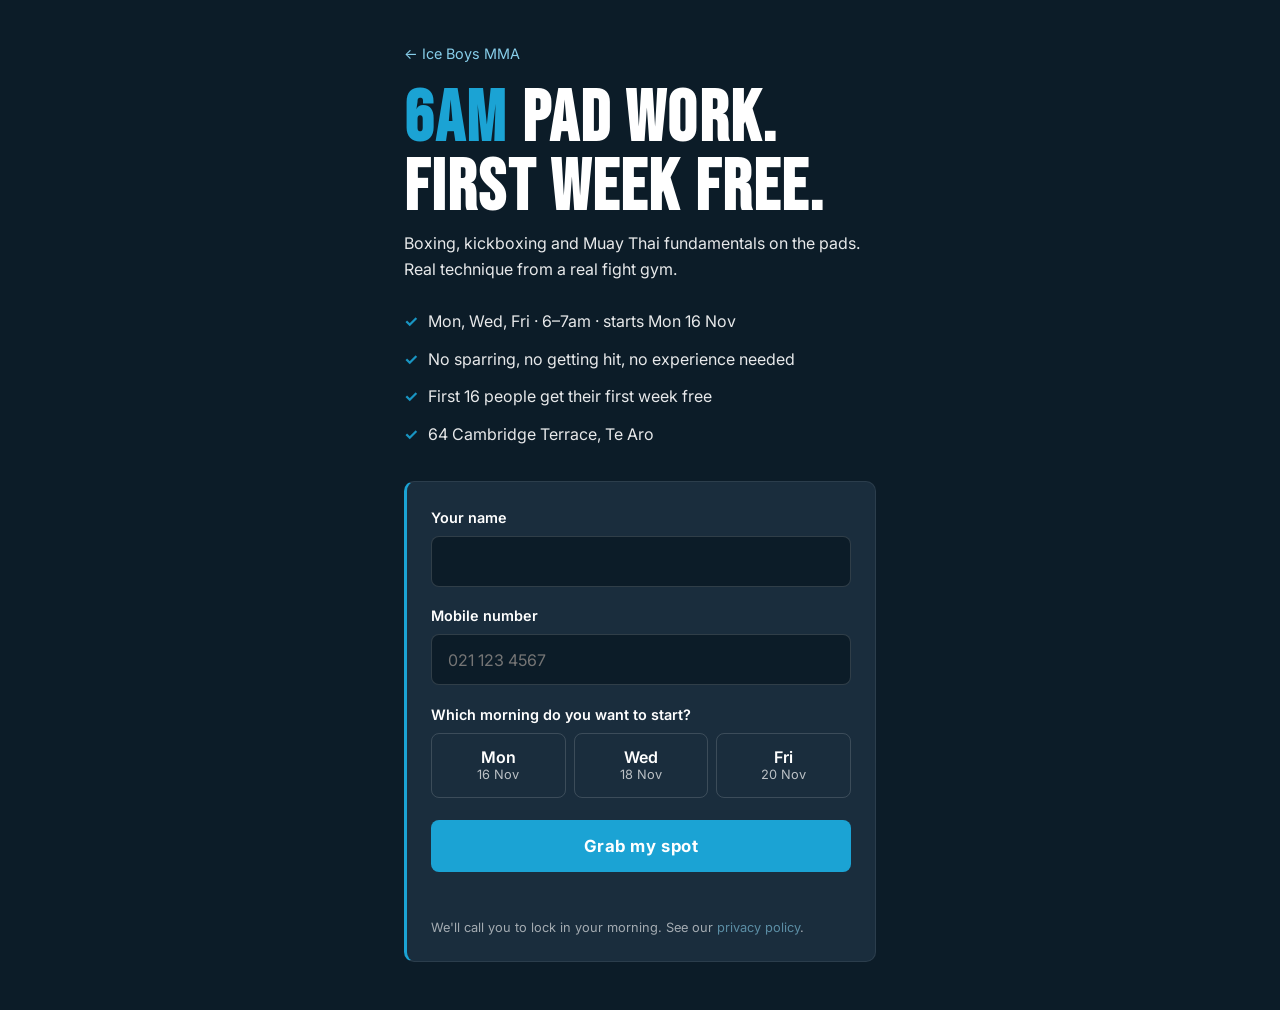
==== iceboysmma/padwork.html @ 7f96c8f7 "Add /padwork signup page that sends leads to the conversion bot Co-Authored-By: Claude Opus 5.5 <nor" ====
<!DOCTYPE html>
<html lang="en">
<head>
  <meta charset="UTF-8" />
  <meta name="viewport" content="width=device-width, initial-scale=1.0" />
  <title>6am Pad Work | Ice Boys MMA</title>
  <link rel="icon" href="data:image/svg+xml,<svg xmlns='http://www.w3.org/2000/svg'><text y='32' font-size='32'>🧊</text></svg>" />
  <meta name="description" content="6am Pad Work at Ice Boys MMA, Wellington. Boxing, kickboxing and Muay Thai on the pads. First week free." />
  <link rel="preconnect" href="https://fonts.googleapis.com" />
  <link rel="preconnect" href="https://fonts.gstatic.com" crossorigin />
  <link href="https://fonts.googleapis.com/css2?family=Bebas+Neue&family=Inter:wght@300;400;500;600;700&display=swap" rel="stylesheet" />
  <link rel="stylesheet" href="style.css" />
  <style>
    .pw { max-width: 520px; margin: 0 auto; padding: 2.5rem 1.5rem 3rem; }
    .pw .back { color: var(--blue-light); text-decoration: none; font-size: .9rem; }
    .pw h1 { font-family: 'Bebas Neue', sans-serif; font-size: clamp(3rem, 12vw, 4.5rem); line-height: .95; margin: 1.25rem 0 .5rem; }
    .pw h1 span { color: var(--blue); }
    .pw .lead { opacity: .9; line-height: 1.6; margin-bottom: 1.25rem; }
    .pw ul.facts { list-style: none; padding: 0; margin: 0 0 1.75rem; }
    .pw ul.facts li { padding: .35rem 0; opacity: .9; }
    .pw ul.facts li::before { content: '✓'; color: var(--blue); font-weight: 700; margin-right: .6rem; }
    .pw form { background: var(--navy-light); border: 1px solid rgba(255,255,255,.08); border-left: 3px solid var(--blue); border-radius: 10px; padding: 1.5rem; }
    .pw label.f { display: block; font-weight: 600; font-size: .9rem; margin: 0 0 .4rem; }
    .pw input[type=text], .pw input[type=tel] { width: 100%; box-sizing: border-box; padding: .9rem 1rem; font-size: 1rem; border-radius: 8px; border: 1px solid rgba(255,255,255,.15); background: var(--navy); color: #fff; margin-bottom: 1.1rem; font-family: inherit; }
    .pw input:focus { outline: 2px solid var(--blue); border-color: transparent; }
    .pw .days { display: grid; grid-template-columns: repeat(3, 1fr); gap: .5rem; margin-bottom: 1.4rem; }
    .pw .days input { position: absolute; opacity: 0; pointer-events: none; }
    .pw .days label { display: block; text-align: center; padding: .85rem .25rem; border-radius: 8px; border: 1px solid rgba(255,255,255,.15); cursor: pointer; font-weight: 600; line-height: 1.25; }
    .pw .days label small { display: block; font-weight: 400; opacity: .7; font-size: .8rem; }
    .pw .days input:checked + label { background: var(--blue); border-color: var(--blue); color: #fff; }
    .pw .days input:checked + label small { opacity: .95; }
    .pw button { width: 100%; padding: 1rem; font-size: 1.05rem; font-weight: 700; letter-spacing: .03em; border: 0; border-radius: 8px; background: var(--blue); color: #fff; cursor: pointer; font-family: inherit; }
    .pw button:disabled { opacity: .6; cursor: default; }
    .pw .err { color: #ff8a8a; font-size: .9rem; margin: .75rem 0 0; min-height: 1.2em; }
    .pw .small { font-size: .8rem; opacity: .6; margin-top: 1rem; line-height: 1.5; }
    .pw .small a { color: var(--blue-light); }
    .pw .hp { position: absolute; left: -9999px; }
    .pw .done { display: none; text-align: center; padding: 2rem 1.5rem; background: var(--navy-light); border-radius: 10px; border-left: 3px solid var(--blue); }
    .pw .done h2 { font-family: 'Bebas Neue', sans-serif; font-size: 3rem; margin: 0 0 .5rem; }
    .pw .done p { line-height: 1.6; opacity: .9; }
  </style>
</head>
<body>
  <main class="pw">
    <a href="/" class="back">&larr; Ice Boys MMA</a>
    <h1><span>6am</span> Pad Work.<br />First week free.</h1>
    <p class="lead">Boxing, kickboxing and Muay Thai fundamentals on the pads. Real technique from a real fight gym.</p>
    <ul class="facts">
      <li>Mon, Wed, Fri · 6–7am · starts Mon 16 Nov</li>
      <li>No sparring, no getting hit, no experience needed</li>
      <li>First 16 people get their first week free</li>
      <li>64 Cambridge Terrace, Te Aro</li>
    </ul>

    <form id="pwForm" novalidate>
      <label class="f" for="name">Your name</label>
      <input type="text" id="name" name="name" autocomplete="name" required />

      <label class="f" for="phone">Mobile number</label>
      <input type="tel" id="phone" name="phone" autocomplete="tel" inputmode="tel" placeholder="021 123 4567" required />

      <label class="f">Which morning do you want to start?</label>
      <div class="days">
        <input type="radio" name="start" id="d-mon" value="Mon" /><label for="d-mon">Mon<small>16 Nov</small></label>
        <input type="radio" name="start" id="d-wed" value="Wed" /><label for="d-wed">Wed<small>18 Nov</small></label>
        <input type="radio" name="start" id="d-fri" value="Fri" /><label for="d-fri">Fri<small>20 Nov</small></label>
      </div>

      <input type="text" name="website" class="hp" tabindex="-1" autocomplete="off" aria-hidden="true" />

      <button type="submit" id="pwBtn">Grab my spot</button>
      <p class="err" id="pwErr" role="alert"></p>
      <p class="small">We'll call you to lock in your morning. See our <a href="privacy.html">privacy policy</a>.</p>
    </form>

    <div class="done" id="pwDone">
      <h2>You're in 🥊</h2>
      <p>We'll call you shortly to lock in your morning.</p>
      <p>Classes run 6–7am at 64 Cambridge Terrace, Te Aro. Aim to arrive at 5:50, wear something you can move in and bring water.</p>
    </div>
  </main>

  <script>
    (function () {
      var ENDPOINT = 'https://script.google.com/macros/s/AKfycbwa30dfi0dOBcby3s0s4plhx5NJ0VSvRi_E9OcaTkOfx4zaTVcYuxrx641EAALAuAJA/exec';
      var form = document.getElementById('pwForm');
      var btn = document.getElementById('pwBtn');
      var err = document.getElementById('pwErr');
      form.addEventListener('submit', function (e) {
        e.preventDefault();
        err.textContent = '';
        var name = form.name.value.trim();
        var phone = form.phone.value.trim();
        var picked = form.querySelector('input[name=start]:checked');
        if (form.website.value) return; // bot trap
        if (!name) { err.textContent = 'Add your name.'; form.name.focus(); return; }
        if (phone.replace(/\D/g, '').length < 8) { err.textContent = 'Add a mobile number we can call.'; form.phone.focus(); return; }
        if (!picked) { err.textContent = 'Pick a morning to start.'; return; }
        btn.disabled = true; btn.textContent = 'Sending…';
        var url = ENDPOINT + '?name=' + encodeURIComponent(name) + '&phone=' + encodeURIComponent(phone) +
                  '&offer=padwork&start=' + encodeURIComponent(picked.value);
        fetch(url, { method: 'GET', mode: 'no-cors' })
          .then(function () {
            form.style.display = 'none';
            document.getElementById('pwDone').style.display = 'block';
            window.scrollTo(0, 0);
          })
          .catch(function () {
            btn.disabled = false; btn.textContent = 'Grab my spot';
            err.textContent = 'That didn’t send. Check your connection and try again, or text 027 392 9153.';
          });
      });
    })();
  </script>
</body>
</html>
---- iceboysmma/style.css ----
/* ── RESET & VARIABLES ── */
*, *::before, *::after {
  margin: 0;
  padding: 0;
  box-sizing: border-box;
}

:root {
  --navy:       #0c1c28;
  --navy-mid:   #121f2d;
  --navy-light: #1a2d3d;
  --blue:       #1BA3D4;
  --blue-glow:  rgba(27, 163, 212, 0.25);
  --blue-light: #87CEEA;
  --white:      #FFFFFF;
  --off-white:  #C8DCE8;
  --muted:      #7A9AAD;
  --border:     rgba(255, 255, 255, 0.08);
  --radius:     6px;
}

html {
  scroll-behavior: smooth;
}

body {
  background: var(--navy);
  color: var(--white);
  font-family: 'Inter', sans-serif;
  font-size: 16px;
  line-height: 1.65;
  overflow-x: hidden;
}

img {
  display: block;
  max-width: 100%;
}

a {
  color: inherit;
  text-decoration: none;
}

h1, h2, h3 {
  font-family: 'Bebas Neue', sans-serif;
  letter-spacing: 0.03em;
  line-height: 1;
}

/* ── BUTTONS ── */
.btn {
  display: inline-block;
  padding: 0.75rem 2rem;
  border-radius: var(--radius);
  font-size: 0.8rem;
  font-weight: 700;
  letter-spacing: 0.12em;
  text-transform: uppercase;
  transition: all 0.2s ease;
  cursor: pointer;
  border: none;
}

.btn-primary {
  background: var(--blue);
  color: var(--white);
}
.btn-primary:hover {
  background: #22B8EC;
  transform: translateY(-2px);
  box-shadow: 0 8px 24px var(--blue-glow);
}

.btn-ghost {
  background: transparent;
  color: var(--white);
  border: 1px solid rgba(255,255,255,0.3);
}
.btn-ghost:hover {
  border-color: var(--blue);
  color: var(--blue);
}

.btn-outline {
  background: transparent;
  color: var(--white);
  border: 1px solid var(--border);
}
.btn-outline:hover {
  border-color: var(--blue);
  color: var(--blue);
}

/* ── NAVIGATION ── */
#navbar {
  position: fixed;
  top: 0;
  left: 0;
  right: 0;
  z-index: 100;
  padding: 1.25rem 0;
  transition: background 0.35s, padding 0.35s, box-shadow 0.35s;
}

#navbar.scrolled {
  background: rgba(12, 28, 40, 0.96);
  padding: 0.65rem 0;
  box-shadow: 0 2px 24px rgba(0,0,0,0.35);
  backdrop-filter: blur(12px);
  -webkit-backdrop-filter: blur(12px);
}

.nav-inner {
  max-width: 1200px;
  margin: 0 auto;
  padding: 0 2rem;
  display: flex;
  align-items: center;
  justify-content: space-between;
}

.nav-logo img {
  height: 48px;
  width: auto;
}
.nav-logo-emoji {
  font-size: 2rem;
  line-height: 1;
}

.nav-links {
  list-style: none;
  display: flex;
  align-items: center;
  gap: 2rem;
}

.nav-links a {
  font-size: 0.78rem;
  font-weight: 600;
  letter-spacing: 0.1em;
  text-transform: uppercase;
  color: rgba(255,255,255,0.85);
  transition: color 0.2s;
}
.nav-links a:hover,
.nav-links a.active {
  color: var(--blue);
}

.nav-cta {
  background: var(--blue);
  color: var(--white) !important;
  padding: 0.5rem 1.25rem;
  border-radius: var(--radius);
  white-space: nowrap;
  flex-shrink: 0;
}
.nav-cta:hover {
  background: #22B8EC;
  color: var(--white) !important;
}

.nav-toggle {
  display: none;
  flex-direction: column;
  gap: 5px;
  background: none;
  border: none;
  cursor: pointer;
  padding: 4px;
  z-index: 200;
}
.nav-toggle span {
  display: block;
  width: 26px;
  height: 2px;
  background: var(--white);
  border-radius: 2px;
  transition: all 0.3s;
}
.nav-toggle.open span:nth-child(1) { transform: translateY(7px) rotate(45deg); }
.nav-toggle.open span:nth-child(2) { opacity: 0; }
.nav-toggle.open span:nth-child(3) { transform: translateY(-7px) rotate(-45deg); }

/* ── HERO ── */
.hero {
  position: relative;
  min-height: 88vh;
  display: flex;
  align-items: center;
  justify-content: center;
  text-align: center;
  overflow: hidden;
}

.hero-bg {
  position: absolute;
  inset: 0;
  background: var(--navy) url('assets/images/hero-bg.jpg') center / cover no-repeat;
  transform-origin: center;
  will-change: transform;
}

.hero-overlay {
  position: absolute;
  inset: 0;
  background: linear-gradient(
    to bottom,
    rgba(12, 28, 40, 0.55) 0%,
    rgba(12, 28, 40, 0.45) 50%,
    rgba(12, 28, 40, 0.90) 100%
  );
}

.hero-content {
  position: relative;
  z-index: 2;
  padding: 2rem;
  max-width: 800px;
}

.hero-logo {
  width: 300px;
  height: auto;
  margin: 0 auto 1.75rem;
  filter: brightness(1) drop-shadow(0 0 18px rgba(255,255,255,0.60)) drop-shadow(0 0 45px rgba(180,225,255,0.48)) drop-shadow(0 0 90px rgba(100,190,255,0.32));
  animation: fadeDown 1s ease both;
}

.hero-tagline {
  font-family: 'Bebas Neue', sans-serif;
  font-size: clamp(2.6rem, 6vw, 4.8rem);
  letter-spacing: 0.04em;
  line-height: 1.05;
  margin-bottom: 0.75rem;
  animation: fadeUp 1s ease 0.2s both;
}

.hero-sub {
  font-size: 0.78rem;
  letter-spacing: 0.22em;
  text-transform: uppercase;
  color: var(--blue-light);
  margin-bottom: 2rem;
  animation: fadeUp 1s ease 0.4s both;
}

.hero-actions {
  display: flex;
  gap: 1rem;
  justify-content: center;
  flex-wrap: wrap;
  animation: fadeUp 1s ease 0.55s both;
}

.scroll-cue {
  position: absolute;
  bottom: 2.5rem;
  left: 50%;
  transform: translateX(-50%);
  z-index: 2;
}
.scroll-line {
  width: 1px;
  height: 56px;
  background: linear-gradient(to bottom, transparent, var(--blue));
  margin: 0 auto;
  animation: pulse 2s ease-in-out infinite;
}

/* ── SECTIONS ── */
.section {
  padding: 110px 0;
}
.section-alt {
  background: var(--navy-mid);
}

.container {
  max-width: 1200px;
  margin: 0 auto;
  padding: 0 2rem;
}

.section-header {
  text-align: center;
  margin-bottom: 4rem;
}

.label {
  display: block;
  font-size: 0.7rem;
  font-weight: 700;
  letter-spacing: 0.25em;
  text-transform: uppercase;
  color: var(--blue);
  margin-bottom: 0.6rem;
}

.section-header h2 {
  font-size: clamp(3.5rem, 7vw, 5.5rem);
  color: var(--white);
}

/* ── ABOUT ── */
.about-body {
  display: flex;
  flex-direction: column;
  gap: 3rem;
}

.about-text p {
  color: rgba(255,255,255,0.75);
  font-size: 1rem;
  line-height: 1.85;
  margin-bottom: 1.25rem;
}
.about-text p:last-child { margin-bottom: 0; }

.about-pillars {
  display: grid;
  grid-template-columns: repeat(3, 1fr);
  gap: 1.5rem;
}

.pillar {
  background: var(--navy-light);
  border: 1px solid var(--border);
  border-left: 3px solid var(--blue);
  border-radius: var(--radius);
  padding: 1.5rem 1.75rem;
  display: flex;
  gap: 1.25rem;
  align-items: flex-start;
  transition: transform 0.3s, box-shadow 0.3s;
}
.pillar:hover {
  transform: translateX(4px);
  box-shadow: -4px 0 20px var(--blue-glow);
}

.pillar-icon {
  width: 32px;
  height: 32px;
  color: var(--blue);
  flex-shrink: 0;
  margin-top: 2px;
}
.pillar-icon svg {
  width: 100%;
  height: 100%;
}

.pillar h3 {
  font-size: 1.3rem;
  margin-bottom: 0.4rem;
}
.pillar p {
  font-size: 0.88rem;
  color: var(--muted);
  line-height: 1.65;
}

/* ── COACHES ── */
.coaches-grid {
  display: grid;
  grid-template-columns: repeat(3, 1fr);
  gap: 2rem;
}

.coach-card {
  background: var(--navy);
  border: 1px solid var(--border);
  border-radius: var(--radius);
  overflow: hidden;
  transition: transform 0.35s, box-shadow 0.35s;
}
.coach-card:hover {
  transform: translateY(-6px);
  box-shadow: 0 16px 48px rgba(0,0,0,0.4), 0 0 0 1px rgba(27,163,212,0.2);
}

.coach-photo {
  width: 100%;
  aspect-ratio: 590 / 920;
  overflow: hidden;
  background: var(--navy-light);
  position: relative;
}
.coach-photo.no-photo::after {
  content: 'Photo coming soon';
  position: absolute;
  inset: 0;
  display: flex;
  align-items: center;
  justify-content: center;
  font-size: 0.75rem;
  letter-spacing: 0.1em;
  text-transform: uppercase;
  color: var(--muted);
}
.coach-photo img {
  width: 100%;
  height: 100%;
  object-fit: cover;
  object-position: top center;
  transition: transform 0.5s;
  filter: grayscale(100%);
}
.coaches-grid .coach-card:nth-child(1) .coach-photo img {
  object-fit: cover;
  object-position: center center;
  transform: scale(1);
}
.coaches-grid .coach-card:nth-child(1):hover .coach-photo img {
  transform: scale(1.02);
}
.coaches-grid .coach-card:nth-child(2) .coach-photo img {
  object-position: center 15%;
  transform: scale(1.35);
}
.coaches-grid .coach-card:nth-child(2):hover .coach-photo img {
  transform: scale(1.4);
}
.coaches-grid .coach-card:nth-child(3) .coach-photo img {
  object-position: center 30%;
  transform: scale(1.2);
}
.coaches-grid .coach-card:nth-child(3):hover .coach-photo img {
  transform: scale(1.25);
}
.coach-card:hover .coach-photo img {
  transform: scale(1.04);
}

.coach-info {
  padding: 1.75rem;
}
.coach-info h3 {
  font-size: 2rem;
  margin-bottom: 0.25rem;
}
.coach-role {
  display: inline-block;
  font-size: 0.68rem;
  font-weight: 700;
  letter-spacing: 0.18em;
  text-transform: uppercase;
  color: var(--blue);
  margin-bottom: 1rem;
}
.coach-info p {
  font-size: 0.875rem;
  color: var(--muted);
  line-height: 1.75;
}

/* ── SCHEDULE ── */
.schedule-grid {
  display: grid;
  grid-template-columns: repeat(3, 1fr);
  gap: 1.5rem;
}

.schedule-day {
  background: var(--navy-mid);
  border: 1px solid var(--border);
  border-radius: var(--radius);
  padding: 1.75rem;
}
.schedule-day h3 {
  font-size: 1.6rem;
  color: var(--blue);
  padding-bottom: 0.85rem;
  margin-bottom: 0.85rem;
  border-bottom: 1px solid var(--border);
}

.class-row {
  display: flex;
  flex-direction: column;
  padding: 0.65rem 0;
  border-bottom: 1px solid rgba(255,255,255,0.04);
}
.class-row:last-child { border-bottom: none; }

.time {
  font-size: 0.7rem;
  font-weight: 600;
  letter-spacing: 0.06em;
  color: var(--blue);
  font-variant-numeric: tabular-nums;
}
.class-name {
  font-size: 0.92rem;
  color: var(--off-white);
  margin-top: 0.15rem;
}
.class-name em {
  font-style: normal;
  font-size: 0.72rem;
  color: var(--muted);
  margin-left: 0.4rem;
}

/* ── MEMBERSHIP ── */
.membership-grid {
  display: grid;
  grid-template-columns: repeat(3, 1fr);
  gap: 2rem;
  max-width: 1100px;
  margin: 0 auto 2.5rem;
}

.membership-card {
  background: var(--navy);
  border: 1px solid var(--border);
  border-radius: var(--radius);
  padding: 2.5rem 2rem;
  text-align: center;
  position: relative;
  transition: transform 0.3s, box-shadow 0.3s;
  display: flex;
  flex-direction: column;
}
.membership-card .btn {
  margin-top: auto;
}
.membership-card:hover {
  transform: translateY(-4px);
  box-shadow: 0 12px 40px rgba(0,0,0,0.3);
}
.membership-card.featured {
  border-color: var(--blue);
  box-shadow: 0 0 0 1px var(--blue);
}
.membership-card.featured:hover {
  box-shadow: 0 12px 40px var(--blue-glow), 0 0 0 1px var(--blue);
}

.badge {
  position: absolute;
  top: -13px;
  left: 50%;
  transform: translateX(-50%);
  background: var(--blue);
  color: var(--white);
  font-size: 0.65rem;
  font-weight: 700;
  letter-spacing: 0.15em;
  text-transform: uppercase;
  padding: 0.3rem 1.1rem;
  border-radius: 20px;
  white-space: nowrap;
}

.membership-card h3 {
  font-size: 2.2rem;
  margin-bottom: 1.5rem;
}

.price-row {
  display: flex;
  align-items: baseline;
  justify-content: center;
  gap: 0.4rem;
  margin-bottom: 2rem;
}
.price {
  font-family: 'Bebas Neue', sans-serif;
  font-size: 4.5rem;
  color: var(--blue);
  line-height: 1;
}
.period {
  font-size: 0.85rem;
  color: var(--muted);
}

.features {
  list-style: none;
  text-align: left;
  margin-bottom: 2rem;
}
.features li {
  position: relative;
  padding: 0.55rem 0 0.55rem 1.4rem;
  border-bottom: 1px solid rgba(255,255,255,0.05);
  font-size: 0.88rem;
  color: rgba(255,255,255,0.8);
}
.features li:last-child { border-bottom: none; }
.features li::before {
  content: '—';
  position: absolute;
  left: 0;
  color: var(--blue);
  font-size: 0.75rem;
}

.membership-note {
  text-align: center;
  color: var(--muted);
  font-size: 0.88rem;
}

/* Full-width offer bars (trial, PT, drop-in) */
.membership-bar {
  position: relative;
  max-width: 1100px;
  margin: 0 auto 2rem;
  background: var(--navy);
  border: 1px solid var(--border);
  border-radius: var(--radius);
  padding: 2rem 2.5rem;
  display: flex;
  align-items: center;
  justify-content: space-between;
  gap: 2rem;
  transition: transform 0.3s, box-shadow 0.3s;
}
.membership-bar:hover {
  transform: translateY(-4px);
  box-shadow: 0 12px 40px rgba(0,0,0,0.3);
}
.membership-bar.featured {
  border-color: var(--blue);
  box-shadow: 0 0 0 1px var(--blue);
  padding: 2.75rem 2.5rem;
  margin-bottom: 3rem;
}
.membership-bar.featured:hover {
  box-shadow: 0 12px 40px var(--blue-glow), 0 0 0 1px var(--blue);
}
.membership-bar .badge {
  left: 2.5rem;
  transform: none;
}
.bar-info {
  text-align: left;
}
.bar-info h3 {
  font-size: 2rem;
  margin-bottom: 0.4rem;
}
.membership-bar.featured .bar-info h3 {
  font-size: 2.6rem;
}
.bar-price {
  display: block;
  font-family: 'Bebas Neue', sans-serif;
  font-size: 1.8rem;
  color: var(--blue);
  line-height: 1;
  margin-bottom: 0.9rem;
}
.bar-price small {
  font-size: 0.85rem;
  color: var(--muted);
  font-family: sans-serif;
}
.bar-text {
  font-size: 0.9rem;
  color: rgba(255,255,255,0.8);
}
.bar-features {
  list-style: none;
  display: flex;
  flex-wrap: wrap;
  gap: 0.35rem 1.4rem;
}
.bar-features li {
  position: relative;
  padding-left: 1.2rem;
  font-size: 0.88rem;
  color: rgba(255,255,255,0.8);
}
.bar-features li::before {
  content: '—';
  position: absolute;
  left: 0;
  color: var(--blue);
  font-size: 0.75rem;
}
.membership-bar .btn {
  flex-shrink: 0;
}
.bar-actions {
  display: flex;
  gap: 0.75rem;
  flex-shrink: 0;
}

/* Package savings line */
.save-row {
  margin: -1rem 0 1.75rem;
  display: flex;
  flex-direction: column;
  gap: 0.3rem;
}
.save {
  font-size: 0.8rem;
  font-weight: 700;
  letter-spacing: 0.06em;
  text-transform: uppercase;
  color: var(--blue-light);
}
.value {
  font-size: 0.8rem;
  color: var(--muted);
}

/* ── GALLERY ── */
.gallery-opening {
  display: grid;
  grid-template-columns: 1fr 1fr;
  gap: 0.6rem;
  margin-bottom: 0.6rem;
}
.gallery-opening-item {
  overflow: hidden;
  border-radius: 4px;
  background: var(--navy-light);
}
.gallery-opening-item img {
  width: 100%;
  height: auto;
  display: block;
}

.gallery-grid {
  display: grid;
  grid-template-columns: repeat(3, 1fr);
  gap: 0.6rem;
}
.gallery-item {
  overflow: hidden;
  border-radius: 4px;
  background: var(--navy-light);
  position: relative;
  aspect-ratio: 4 / 3;
}
.gallery-item::after {
  content: '';
  position: absolute;
  inset: 0;
  background: rgba(21,43,58,0.2);
  transition: opacity 0.3s;
}
.gallery-item:hover::after { opacity: 0; }

.gallery-item img {
  width: 100%;
  height: 100%;
  object-fit: cover;
  transition: transform 0.5s ease;
}
.gallery-item:hover img {
  transform: scale(1.06);
}

.g-tall { grid-row: span 2; aspect-ratio: unset; }
.g-wide { grid-column: span 2; aspect-ratio: unset; }
.g-contain img { object-fit: contain; background: #000; }

/* ── LIGHTBOX ── */
.lightbox {
  display: none;
  position: fixed;
  inset: 0;
  z-index: 9999;
  background: rgba(0,0,0,0.92);
  align-items: center;
  justify-content: center;
}
.lightbox.active { display: flex; }

.lightbox-img {
  max-width: 90vw;
  max-height: 90vh;
  object-fit: contain;
  border-radius: 4px;
  user-select: none;
}

.lightbox-close {
  position: absolute;
  top: 1.2rem;
  right: 1.5rem;
  font-size: 2rem;
  color: #fff;
  cursor: pointer;
  line-height: 1;
  opacity: 0.7;
  transition: opacity 0.2s;
}
.lightbox-close:hover { opacity: 1; }

.lightbox-prev,
.lightbox-next {
  position: absolute;
  top: 50%;
  transform: translateY(-50%);
  font-size: 2.5rem;
  color: #fff;
  cursor: pointer;
  opacity: 0.6;
  transition: opacity 0.2s;
  padding: 0 1.2rem;
  user-select: none;
}
.lightbox-prev:hover,
.lightbox-next:hover { opacity: 1; }
.lightbox-prev { left: 0; }
.lightbox-next { right: 0; }

.lightbox-counter {
  position: absolute;
  bottom: 1.2rem;
  left: 50%;
  transform: translateX(-50%);
  color: rgba(255,255,255,0.5);
  font-size: 0.85rem;
  letter-spacing: 0.08em;
}

/* ── CONTACT ── */
.contact-grid {
  display: grid;
  grid-template-columns: 1fr 1.4fr;
  gap: 5rem;
  align-items: start;
}

.contact-block {
  margin-bottom: 2.5rem;
}
.contact-block:last-child { margin-bottom: 0; }

.contact-block h3 {
  font-size: 1.5rem;
  color: var(--blue);
  margin-bottom: 0.75rem;
}
.contact-block p {
  color: rgba(255,255,255,0.75);
  font-size: 0.95rem;
  line-height: 1.8;
}

.insta-link {
  display: inline-flex;
  align-items: center;
  gap: 0.6rem;
  color: var(--off-white);
  font-weight: 500;
  font-size: 0.95rem;
  transition: color 0.2s;
}
.insta-link:hover { color: var(--blue); }

.contact-map iframe {
  border-radius: var(--radius);
  width: 100%;
  filter: grayscale(20%) contrast(1.05);
}

/* ── FOOTER ── */
.footer {
  background: var(--navy);
  border-top: 1px solid var(--border);
  padding: 3rem 0;
  text-align: center;
}
.footer-logo {
  height: 80px;
  width: auto;
  margin: 0 auto 1.5rem;
}
.footer p {
  color: var(--muted);
  font-size: 0.82rem;
  margin-bottom: 0.5rem;
}
.footer a {
  color: var(--blue);
  font-size: 0.82rem;
  transition: color 0.2s;
}
.footer a:hover { color: var(--blue-light); }

/* ── SCROLL REVEAL ── */
.reveal {
  opacity: 0;
  transform: translateY(32px);
  transition: opacity 0.75s ease, transform 0.75s ease;
}
.reveal.visible {
  opacity: 1;
  transform: translateY(0);
}

/* stagger coach cards */
.coaches-grid .coach-card.reveal:nth-child(2) { transition-delay: 0.12s; }
.coaches-grid .coach-card.reveal:nth-child(3) { transition-delay: 0.24s; }

/* ── KEYFRAMES ── */
@keyframes fadeDown {
  from { opacity: 0; transform: translateY(-24px); }
  to   { opacity: 1; transform: translateY(0); }
}
@keyframes fadeUp {
  from { opacity: 0; transform: translateY(24px); }
  to   { opacity: 1; transform: translateY(0); }
}
@keyframes pulse {
  0%, 100% { opacity: 0.3; transform: scaleY(0.7); }
  50%       { opacity: 1;   transform: scaleY(1); }
}

/* ── RESPONSIVE ── */
@media (max-width: 1024px) {
  .about-pillars {
    grid-template-columns: 1fr;
  }
  .coaches-grid {
    grid-template-columns: repeat(2, 1fr);
  }
  .coaches-grid .coach-card:nth-child(3) {
    grid-column: 1 / -1;
    max-width: 480px;
    margin: 0 auto;
    width: 100%;
  }
  .schedule-grid {
    grid-template-columns: repeat(2, 1fr);
  }
}

@media (max-width: 768px) {
  .section { padding: 80px 0; }

  .nav-toggle { display: flex; }

  .nav-links {
    position: fixed;
    inset: 0 0 0 auto;
    width: 75vw;
    max-width: 300px;
    height: 100vh;
    background: var(--navy);
    flex-direction: column;
    justify-content: center;
    align-items: flex-start;
    padding: 2rem;
    gap: 1.75rem;
    transform: translateX(100%);
    transition: transform 0.35s ease;
    border-left: 1px solid var(--border);
    z-index: 150;
  }
  .nav-links.open {
    transform: translateX(0);
  }
  .nav-links a {
    font-size: 1rem;
  }
  .nav-cta {
    padding: 0.65rem 1.5rem;
  }

  .coaches-grid {
    grid-template-columns: 1fr;
  }
  .coaches-grid .coach-card:nth-child(3) {
    grid-column: auto;
    max-width: 100%;
  }

  .contact-grid {
    grid-template-columns: 1fr;
    gap: 3rem;
  }

  .membership-grid {
    grid-template-columns: 1fr;
    max-width: 380px;
  }

  .membership-bar {
    flex-direction: column;
    text-align: center;
    max-width: 380px;
    padding: 2.25rem 1.75rem;
  }
  .membership-bar .badge {
    left: 50%;
    transform: translateX(-50%);
  }
  .bar-info { text-align: center; }
  .bar-features { justify-content: center; }
  .bar-actions { flex-direction: column; width: 100%; }
  .membership-bar > .btn { width: 100%; }

  .gallery-grid {
    grid-template-columns: repeat(2, 1fr);
    grid-auto-rows: 180px;
  }
  .g-tall { grid-row: span 1; aspect-ratio: 4/5; }
  .g-wide { grid-column: span 2; }

  .schedule-grid {
    grid-template-columns: 1fr;
  }
}

@media (max-width: 480px) {
  .hero-logo { width: 160px; }
  .hero-actions { flex-direction: column; align-items: center; }

  .gallery-grid {
    grid-template-columns: 1fr;
    grid-auto-rows: 220px;
  }
  .g-wide { grid-column: span 1; }
}

/* Package prices are longer than the weekly rate — keep them on one line */
.membership-card .price-row { flex-wrap: wrap; }
.membership-card .price-row.long .price { font-size: 3.6rem; }

/* Value tiers: all three lit, glow on hover steps up with the package size */
.membership-card.tier-1:hover {
  box-shadow: 0 12px 40px var(--blue-glow), 0 0 0 1px var(--blue);
}
.membership-card.tier-2:hover {
  transform: translateY(-6px);
  box-shadow: 0 16px 56px rgba(27,163,212,0.38), 0 0 24px rgba(27,163,212,0.22), 0 0 0 1px var(--blue);
}
.membership-card.tier-3:hover {
  transform: translateY(-8px);
  border-color: var(--blue-light);
  box-shadow: 0 20px 72px rgba(27,163,212,0.55), 0 0 40px rgba(135,206,234,0.35), 0 0 0 1px var(--blue-light);
}
.membership-card .price { transition: text-shadow 0.3s; }
.membership-card.tier-1:hover .price { text-shadow: 0 0 18px rgba(27,163,212,0.35); }
.membership-card.tier-2:hover .price { text-shadow: 0 0 24px rgba(27,163,212,0.55); }
.membership-card.tier-3:hover .price { text-shadow: 0 0 32px rgba(135,206,234,0.75); }
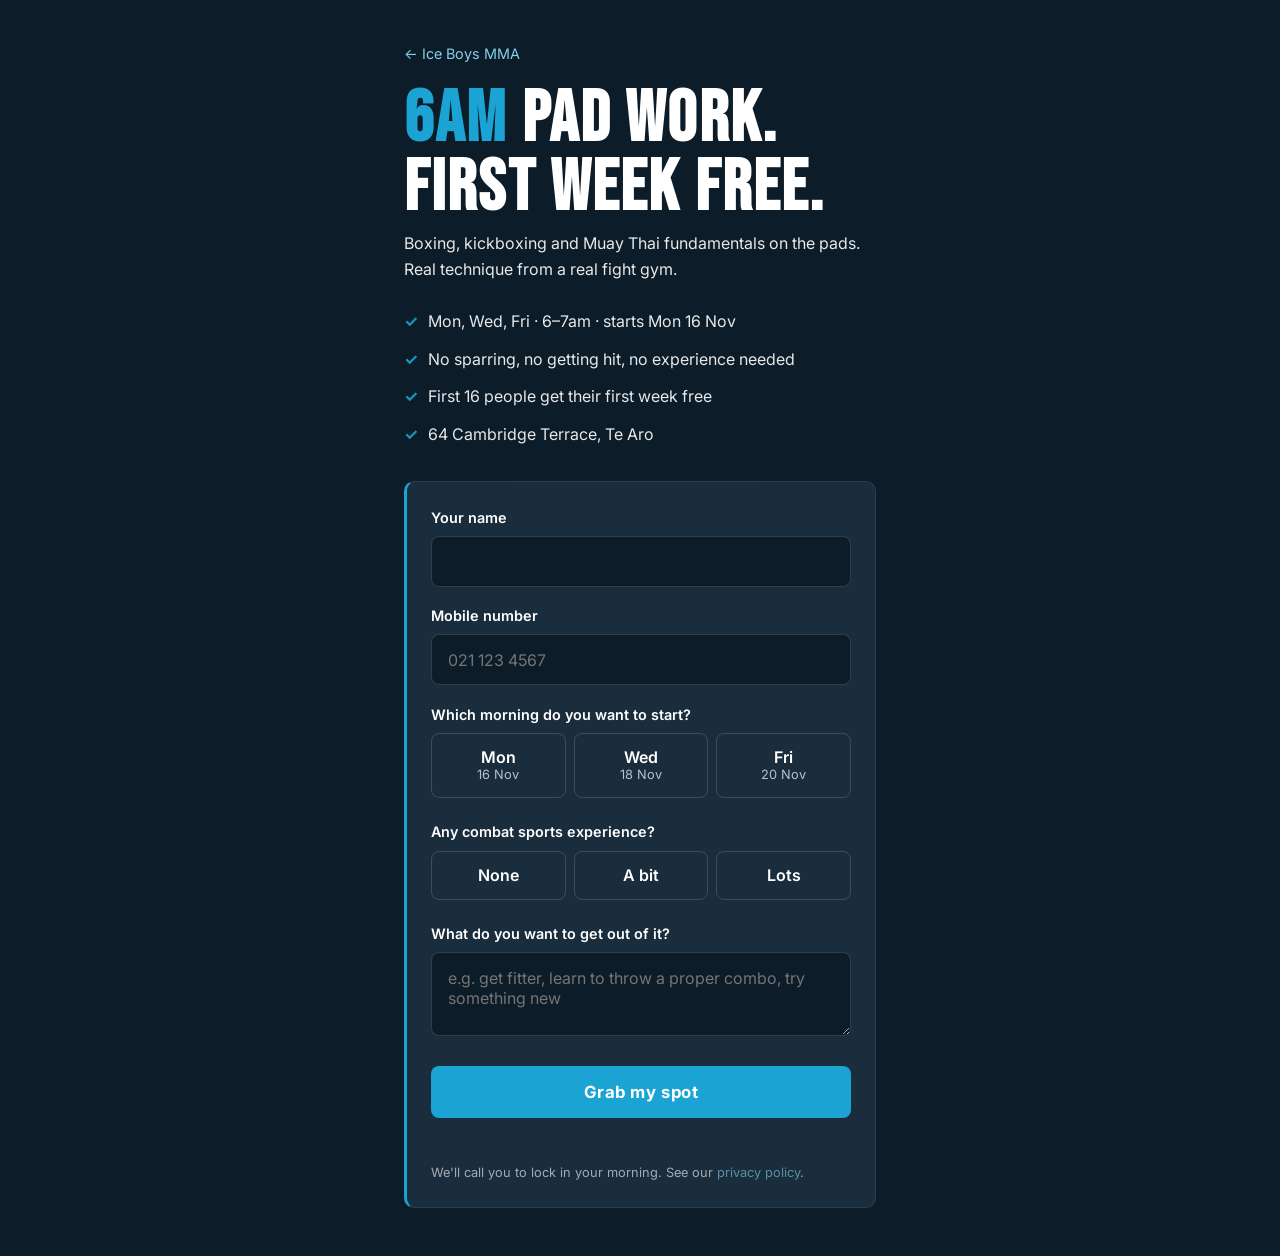
==== commit 358a273a: "Pad Work form: ask experience level and goal Co-Authored-By: Claude Opus 5.5 <noreply@anthropic.com>" ====
--- a/iceboysmma/padwork.html
+++ b/iceboysmma/padwork.html
@@ -22,6 +22,8 @@
     .pw form { background: var(--navy-light); border: 1px solid rgba(255,255,255,.08); border-left: 3px solid var(--blue); border-radius: 10px; padding: 1.5rem; }
     .pw label.f { display: block; font-weight: 600; font-size: .9rem; margin: 0 0 .4rem; }
     .pw input[type=text], .pw input[type=tel] { width: 100%; box-sizing: border-box; padding: .9rem 1rem; font-size: 1rem; border-radius: 8px; border: 1px solid rgba(255,255,255,.15); background: var(--navy); color: #fff; margin-bottom: 1.1rem; font-family: inherit; }
+    .pw textarea { width: 100%; box-sizing: border-box; padding: .9rem 1rem; font-size: 1rem; border-radius: 8px; border: 1px solid rgba(255,255,255,.15); background: var(--navy); color: #fff; margin-bottom: 1.4rem; font-family: inherit; resize: vertical; min-height: 84px; }
+    .pw textarea:focus { outline: 2px solid var(--blue); border-color: transparent; }
     .pw input:focus { outline: 2px solid var(--blue); border-color: transparent; }
     .pw .days { display: grid; grid-template-columns: repeat(3, 1fr); gap: .5rem; margin-bottom: 1.4rem; }
     .pw .days input { position: absolute; opacity: 0; pointer-events: none; }
@@ -66,6 +68,16 @@
         <input type="radio" name="start" id="d-fri" value="Fri" /><label for="d-fri">Fri<small>20 Nov</small></label>
       </div>
 
+      <label class="f">Any combat sports experience?</label>
+      <div class="days">
+        <input type="radio" name="exp" id="e-none" value="None" /><label for="e-none">None</label>
+        <input type="radio" name="exp" id="e-bit" value="A bit" /><label for="e-bit">A bit</label>
+        <input type="radio" name="exp" id="e-lots" value="Lots" /><label for="e-lots">Lots</label>
+      </div>
+
+      <label class="f" for="goal">What do you want to get out of it?</label>
+      <textarea id="goal" name="goal" maxlength="300" placeholder="e.g. get fitter, learn to throw a proper combo, try something new"></textarea>
+
       <input type="text" name="website" class="hp" tabindex="-1" autocomplete="off" aria-hidden="true" />
 
       <button type="submit" id="pwBtn">Grab my spot</button>
@@ -96,9 +108,14 @@
         if (!name) { err.textContent = 'Add your name.'; form.name.focus(); return; }
         if (phone.replace(/\D/g, '').length < 8) { err.textContent = 'Add a mobile number we can call.'; form.phone.focus(); return; }
         if (!picked) { err.textContent = 'Pick a morning to start.'; return; }
+        var exp = form.querySelector('input[name=exp]:checked');
+        var goal = form.goal.value.trim();
+        if (!exp) { err.textContent = 'Tell us your experience level.'; return; }
+        if (!goal) { err.textContent = 'Tell us what you want to get out of it.'; form.goal.focus(); return; }
         btn.disabled = true; btn.textContent = 'Sending…';
         var url = ENDPOINT + '?name=' + encodeURIComponent(name) + '&phone=' + encodeURIComponent(phone) +
-                  '&offer=padwork&start=' + encodeURIComponent(picked.value);
+                  '&offer=padwork&start=' + encodeURIComponent(picked.value) +
+                  '&exp=' + encodeURIComponent(exp.value) + '&goal=' + encodeURIComponent(goal);
         fetch(url, { method: 'GET', mode: 'no-cors' })
           .then(function () {
             form.style.display = 'none';
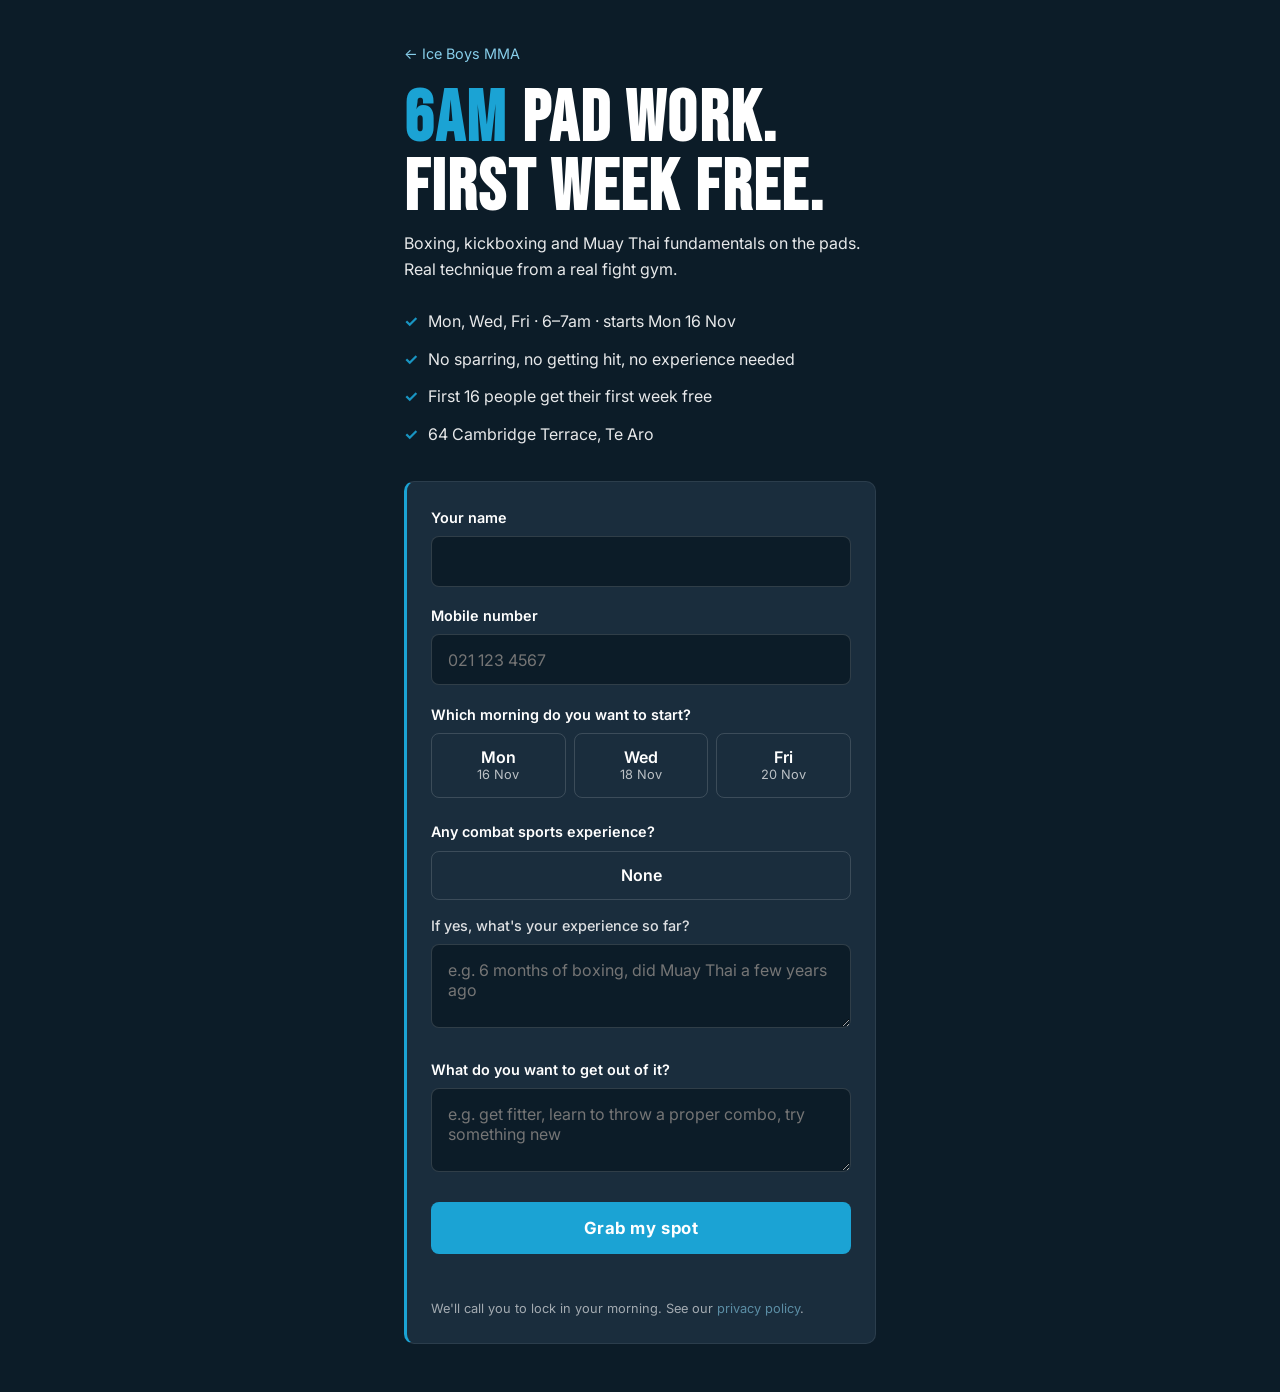
==== commit c077a8de: "Pad Work form: None button or free-text experience Co-Authored-By: Claude Opus 5.5 <noreply@anthropi" ====
--- a/iceboysmma/padwork.html
+++ b/iceboysmma/padwork.html
@@ -31,6 +31,7 @@
     .pw .days label small { display: block; font-weight: 400; opacity: .7; font-size: .8rem; }
     .pw .days input:checked + label { background: var(--blue); border-color: var(--blue); color: #fff; }
     .pw .days input:checked + label small { opacity: .95; }
+    .pw .exp-none { grid-template-columns: 1fr; margin-bottom: .9rem; }
     .pw button { width: 100%; padding: 1rem; font-size: 1.05rem; font-weight: 700; letter-spacing: .03em; border: 0; border-radius: 8px; background: var(--blue); color: #fff; cursor: pointer; font-family: inherit; }
     .pw button:disabled { opacity: .6; cursor: default; }
     .pw .err { color: #ff8a8a; font-size: .9rem; margin: .75rem 0 0; min-height: 1.2em; }
@@ -69,11 +70,11 @@
       </div>
 
       <label class="f">Any combat sports experience?</label>
-      <div class="days">
-        <input type="radio" name="exp" id="e-none" value="None" /><label for="e-none">None</label>
-        <input type="radio" name="exp" id="e-bit" value="A bit" /><label for="e-bit">A bit</label>
-        <input type="radio" name="exp" id="e-lots" value="Lots" /><label for="e-lots">Lots</label>
+      <div class="days exp-none">
+        <input type="checkbox" name="expNone" id="e-none" value="None" /><label for="e-none">None</label>
       </div>
+      <label class="f" for="expText" style="font-weight:500;opacity:.85">If yes, what's your experience so far?</label>
+      <textarea id="expText" name="expText" maxlength="150" placeholder="e.g. 6 months of boxing, did Muay Thai a few years ago"></textarea>
 
       <label class="f" for="goal">What do you want to get out of it?</label>
       <textarea id="goal" name="goal" maxlength="300" placeholder="e.g. get fitter, learn to throw a proper combo, try something new"></textarea>
@@ -98,6 +99,8 @@
       var form = document.getElementById('pwForm');
       var btn = document.getElementById('pwBtn');
       var err = document.getElementById('pwErr');
+      form.expNone.addEventListener('change', function () { if (form.expNone.checked) form.expText.value = ''; });
+      form.expText.addEventListener('input', function () { if (form.expText.value.trim()) form.expNone.checked = false; });
       form.addEventListener('submit', function (e) {
         e.preventDefault();
         err.textContent = '';
@@ -108,14 +111,15 @@
         if (!name) { err.textContent = 'Add your name.'; form.name.focus(); return; }
         if (phone.replace(/\D/g, '').length < 8) { err.textContent = 'Add a mobile number we can call.'; form.phone.focus(); return; }
         if (!picked) { err.textContent = 'Pick a morning to start.'; return; }
-        var exp = form.querySelector('input[name=exp]:checked');
+        var expText = form.expText.value.trim();
+        var exp = form.expNone.checked ? 'None' : expText;
         var goal = form.goal.value.trim();
-        if (!exp) { err.textContent = 'Tell us your experience level.'; return; }
+        if (!exp) { err.textContent = 'Tap None, or tell us your experience so far.'; form.expText.focus(); return; }
         if (!goal) { err.textContent = 'Tell us what you want to get out of it.'; form.goal.focus(); return; }
         btn.disabled = true; btn.textContent = 'Sending…';
         var url = ENDPOINT + '?name=' + encodeURIComponent(name) + '&phone=' + encodeURIComponent(phone) +
                   '&offer=padwork&start=' + encodeURIComponent(picked.value) +
-                  '&exp=' + encodeURIComponent(exp.value) + '&goal=' + encodeURIComponent(goal);
+                  '&exp=' + encodeURIComponent(exp) + '&goal=' + encodeURIComponent(goal);
         fetch(url, { method: 'GET', mode: 'no-cors' })
           .then(function () {
             form.style.display = 'none';
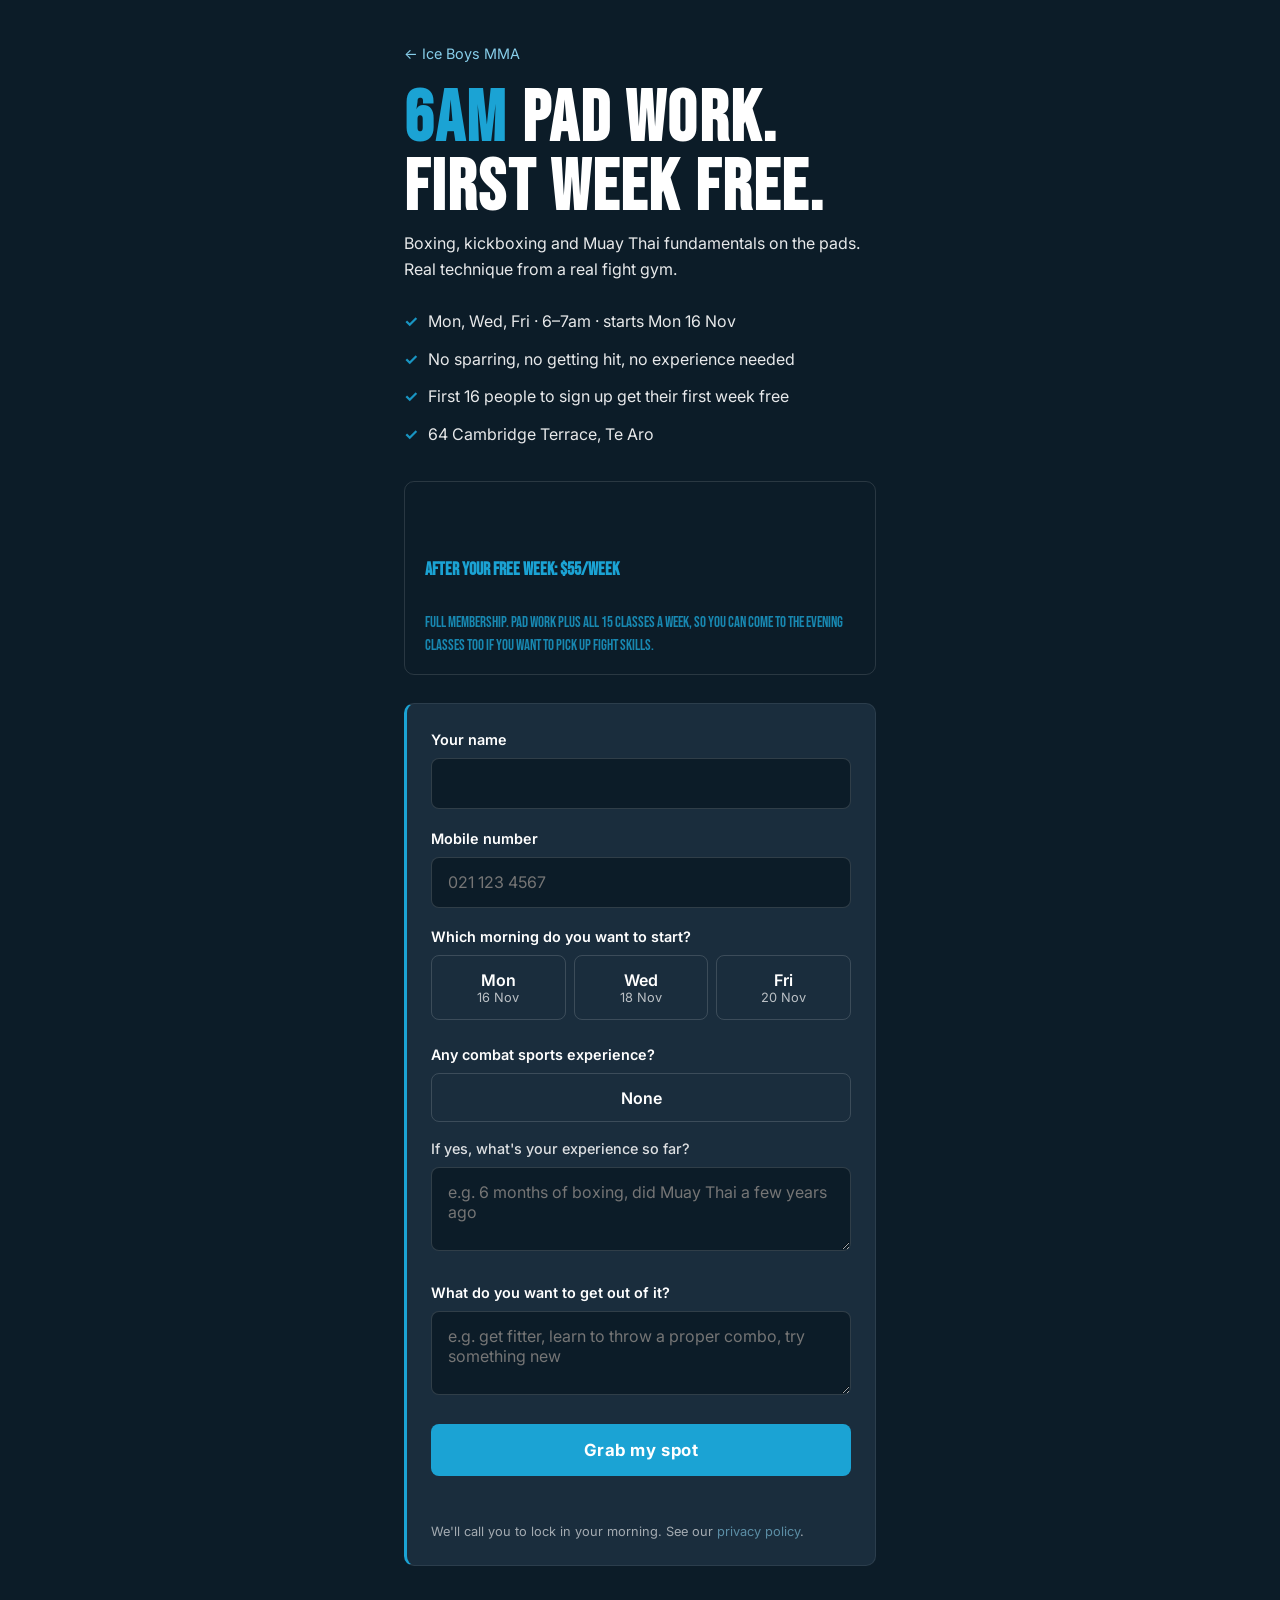
==== commit 4a60a975: "Pad Work form: show $55/week full membership after the free week Co-Authored-By: Claude Opus 5.5 <no" ====
--- a/iceboysmma/padwork.html
+++ b/iceboysmma/padwork.html
@@ -19,6 +19,9 @@
     .pw ul.facts { list-style: none; padding: 0; margin: 0 0 1.75rem; }
     .pw ul.facts li { padding: .35rem 0; opacity: .9; }
     .pw ul.facts li::before { content: '✓'; color: var(--blue); font-weight: 700; margin-right: .6rem; }
+    .pw .price { border: 1px solid rgba(255,255,255,.12); border-radius: 10px; padding: 1rem 1.25rem; margin: 0 0 1.75rem; line-height: 1.55; }
+    .pw .price strong { font-size: 1.15rem; }
+    .pw .price span { display: block; opacity: .8; font-size: .92rem; margin-top: .2rem; }
     .pw form { background: var(--navy-light); border: 1px solid rgba(255,255,255,.08); border-left: 3px solid var(--blue); border-radius: 10px; padding: 1.5rem; }
     .pw label.f { display: block; font-weight: 600; font-size: .9rem; margin: 0 0 .4rem; }
     .pw input[type=text], .pw input[type=tel] { width: 100%; box-sizing: border-box; padding: .9rem 1rem; font-size: 1rem; border-radius: 8px; border: 1px solid rgba(255,255,255,.15); background: var(--navy); color: #fff; margin-bottom: 1.1rem; font-family: inherit; }
@@ -51,9 +54,11 @@
     <ul class="facts">
       <li>Mon, Wed, Fri · 6–7am · starts Mon 16 Nov</li>
       <li>No sparring, no getting hit, no experience needed</li>
-      <li>First 16 people get their first week free</li>
+      <li>First 16 people to sign up get their first week free</li>
       <li>64 Cambridge Terrace, Te Aro</li>
     </ul>
+    <p class="price"><strong>After your free week: $55/week</strong>
+      <span>Full membership. Pad Work plus all 15 classes a week, so you can come to the evening classes too if you want to pick up fight skills.</span></p>
 
     <form id="pwForm" novalidate>
       <label class="f" for="name">Your name</label>
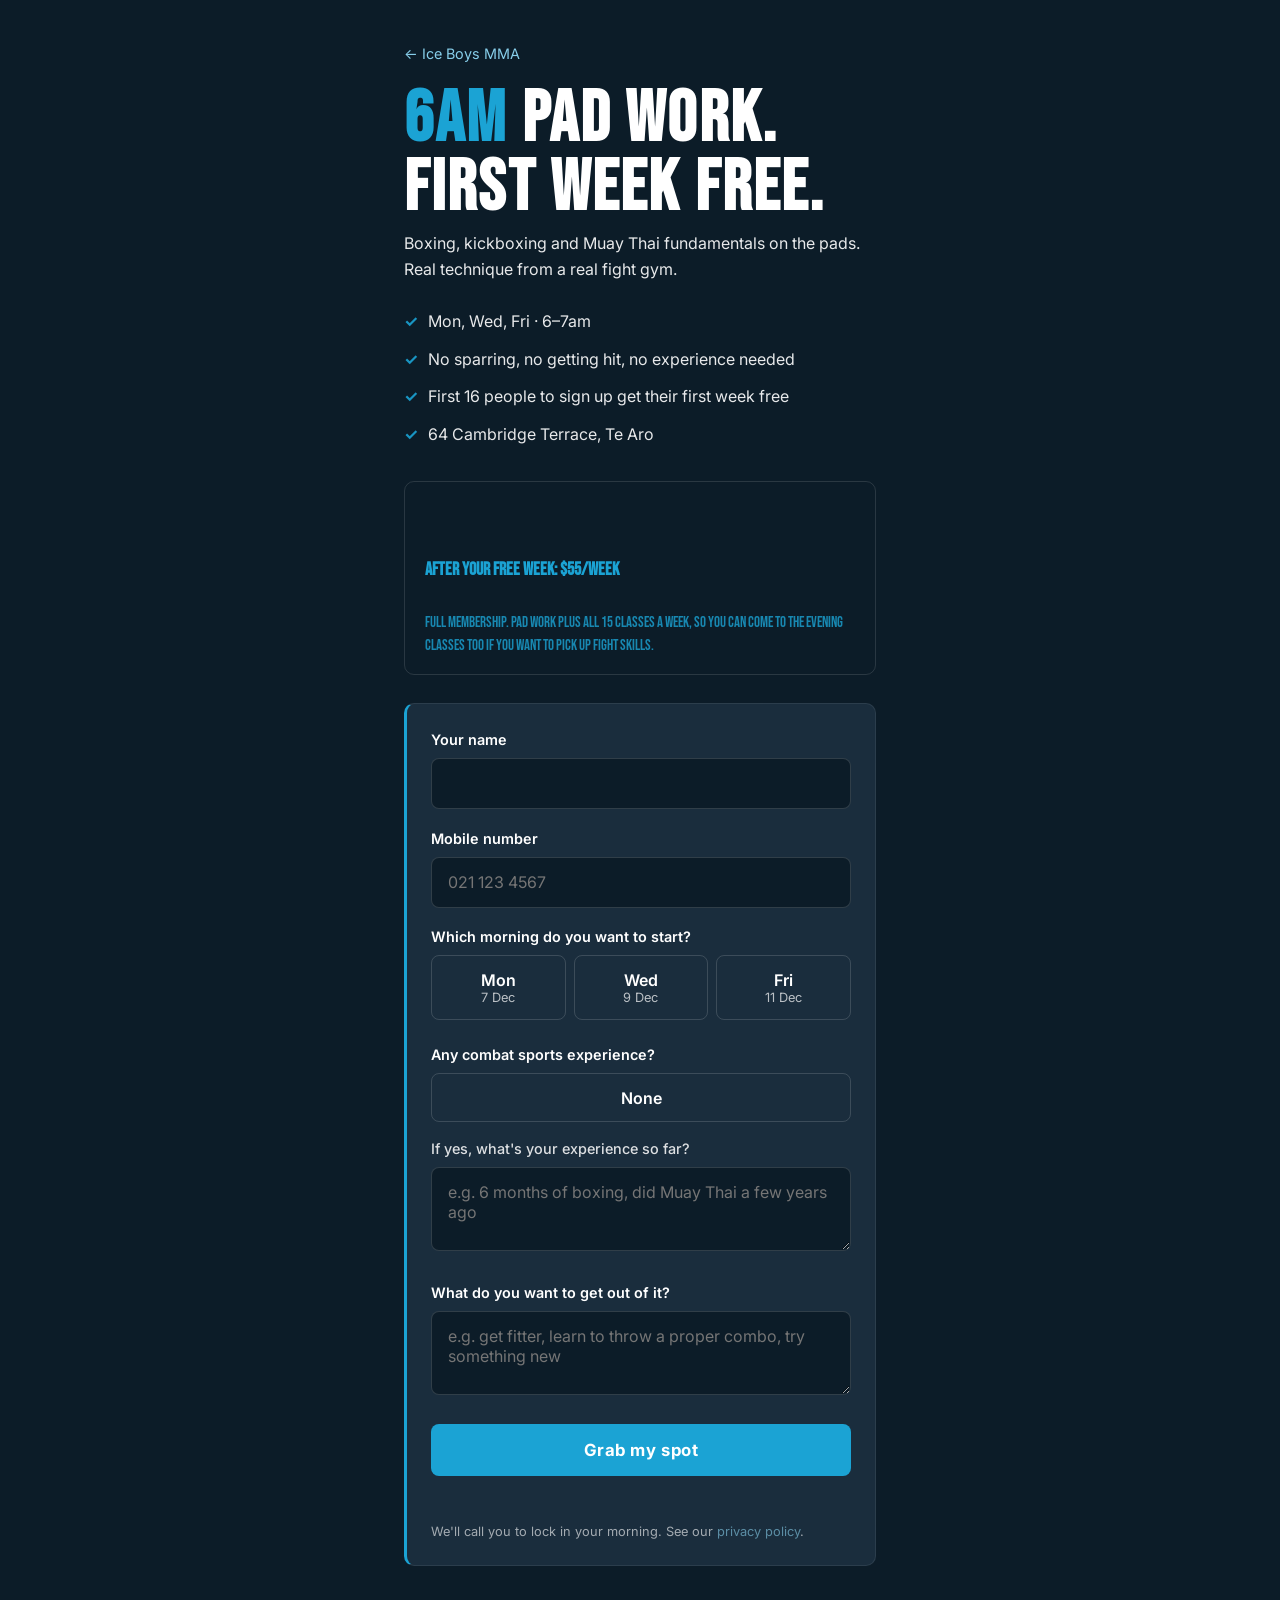
==== commit aba7a950: "Pad Work: morning dates roll forward automatically; hide 'Starts 16 Nov' after launch Co-Authored-By" ====
--- a/iceboysmma/padwork.html
+++ b/iceboysmma/padwork.html
@@ -52,7 +52,7 @@
     <h1><span>6am</span> Pad Work.<br />First week free.</h1>
     <p class="lead">Boxing, kickboxing and Muay Thai fundamentals on the pads. Real technique from a real fight gym.</p>
     <ul class="facts">
-      <li>Mon, Wed, Fri · 6–7am · starts Mon 16 Nov</li>
+      <li id="pwWhen">Mon, Wed, Fri · 6–7am · starts Mon 16 Nov</li>
       <li>No sparring, no getting hit, no experience needed</li>
       <li>First 16 people to sign up get their first week free</li>
       <li>64 Cambridge Terrace, Te Aro</li>
@@ -69,9 +69,9 @@
 
       <label class="f">Which morning do you want to start?</label>
       <div class="days">
-        <input type="radio" name="start" id="d-mon" value="Mon" /><label for="d-mon">Mon<small>16 Nov</small></label>
-        <input type="radio" name="start" id="d-wed" value="Wed" /><label for="d-wed">Wed<small>18 Nov</small></label>
-        <input type="radio" name="start" id="d-fri" value="Fri" /><label for="d-fri">Fri<small>20 Nov</small></label>
+        <input type="radio" name="start" id="d-mon" value="Mon" /><label for="d-mon">Mon<small data-dow="1">16 Nov</small></label>
+        <input type="radio" name="start" id="d-wed" value="Wed" /><label for="d-wed">Wed<small data-dow="3">18 Nov</small></label>
+        <input type="radio" name="start" id="d-fri" value="Fri" /><label for="d-fri">Fri<small data-dow="5">20 Nov</small></label>
       </div>
 
       <label class="f">Any combat sports experience?</label>
@@ -99,6 +99,21 @@
   </main>
 
   <script>
+    // Morning labels roll forward on their own: each shows the next class that day (never before the first class).
+    // Same rule as the Telegram bot's booking buttons, so the date on the form matches what Rossi books.
+    (function () {
+      var first = new Date(2026, 10, 16, 6, 0, 0), now = new Date();
+      var months = ['Jan','Feb','Mar','Apr','May','Jun','Jul','Aug','Sep','Oct','Nov','Dec'];
+      document.querySelectorAll('small[data-dow]').forEach(function (el) {
+        var dow = +el.getAttribute('data-dow');
+        var d = new Date(Math.max(now.getTime(), first.getTime()));
+        d.setHours(6, 0, 0, 0);
+        if (d < now || d < first) d.setDate(d.getDate() + 1);
+        while (d.getDay() !== dow || d < now || d < first) d.setDate(d.getDate() + 1);
+        el.textContent = d.getDate() + ' ' + months[d.getMonth()];
+      });
+      if (now >= first) document.getElementById('pwWhen').textContent = 'Mon, Wed, Fri · 6–7am';
+    })();
     (function () {
       var ENDPOINT = 'https://script.google.com/macros/s/AKfycbwa30dfi0dOBcby3s0s4plhx5NJ0VSvRi_E9OcaTkOfx4zaTVcYuxrx641EAALAuAJA/exec';
       var form = document.getElementById('pwForm');
